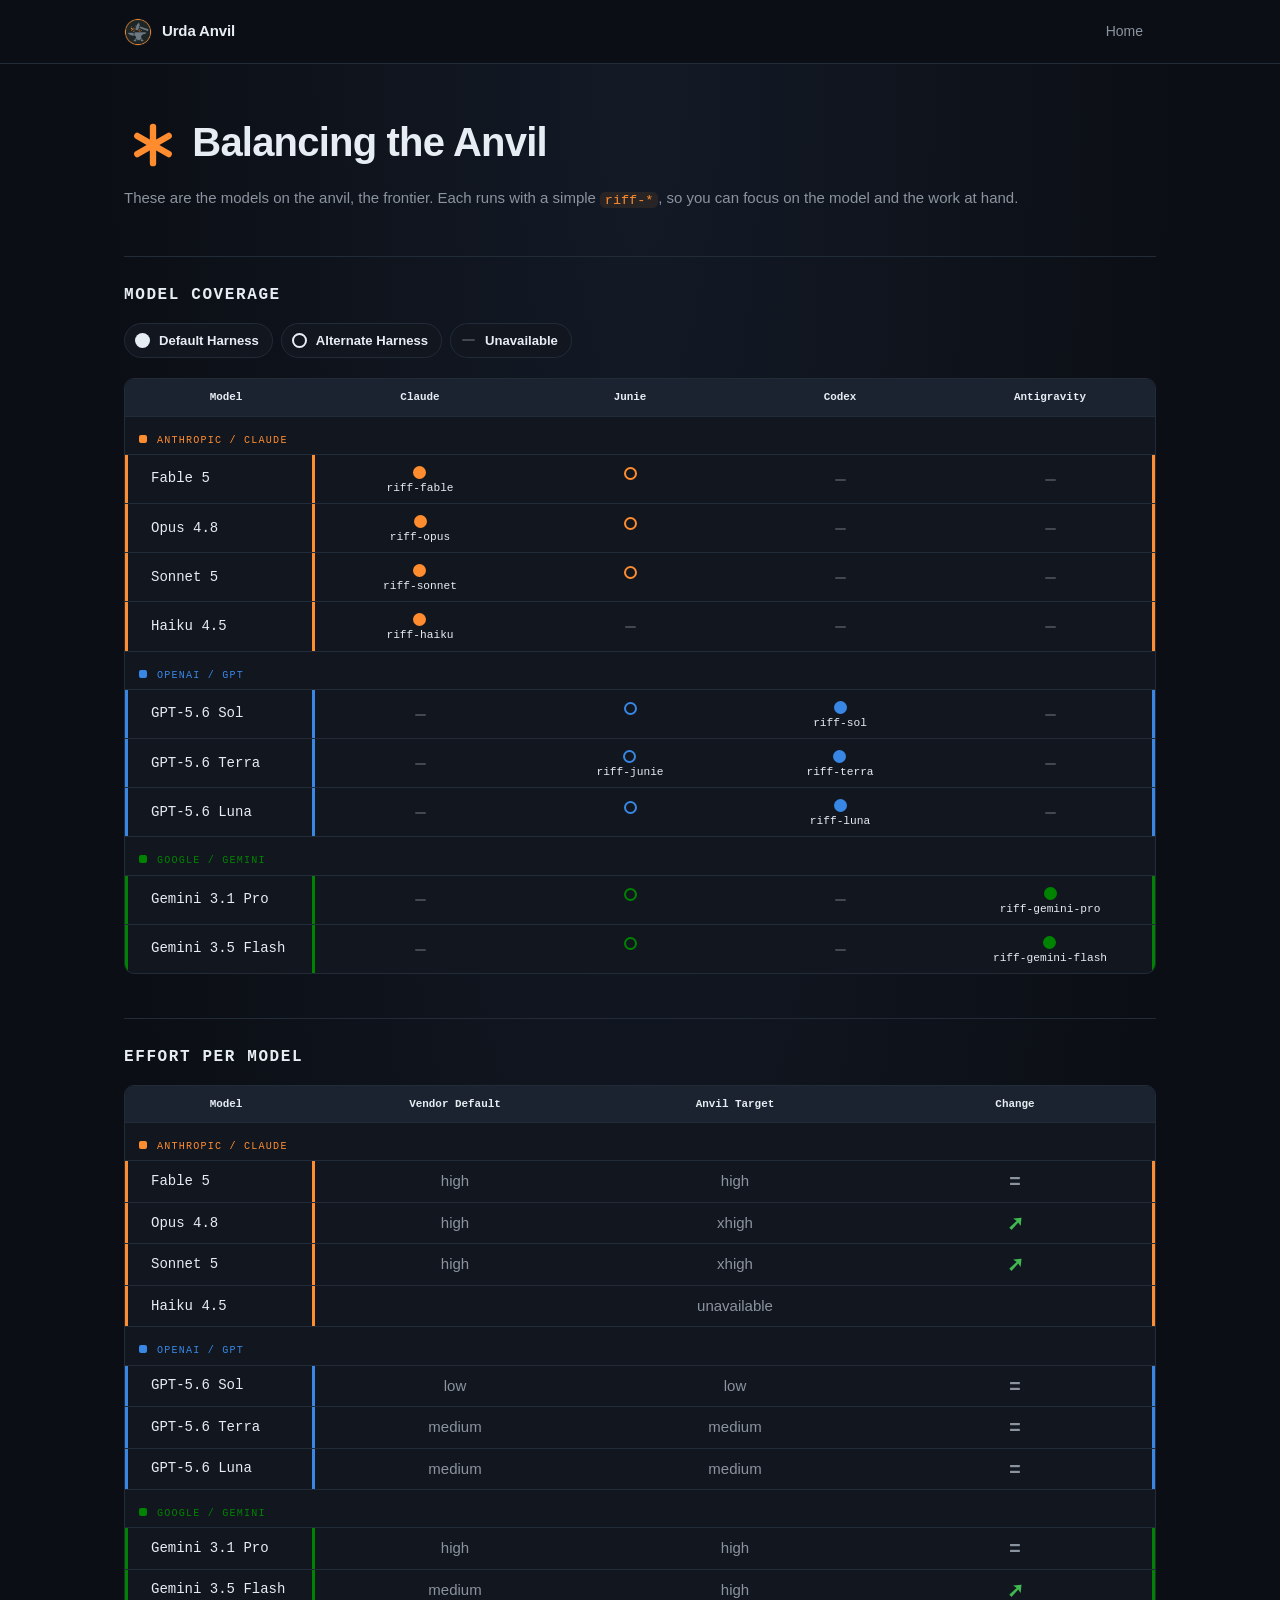
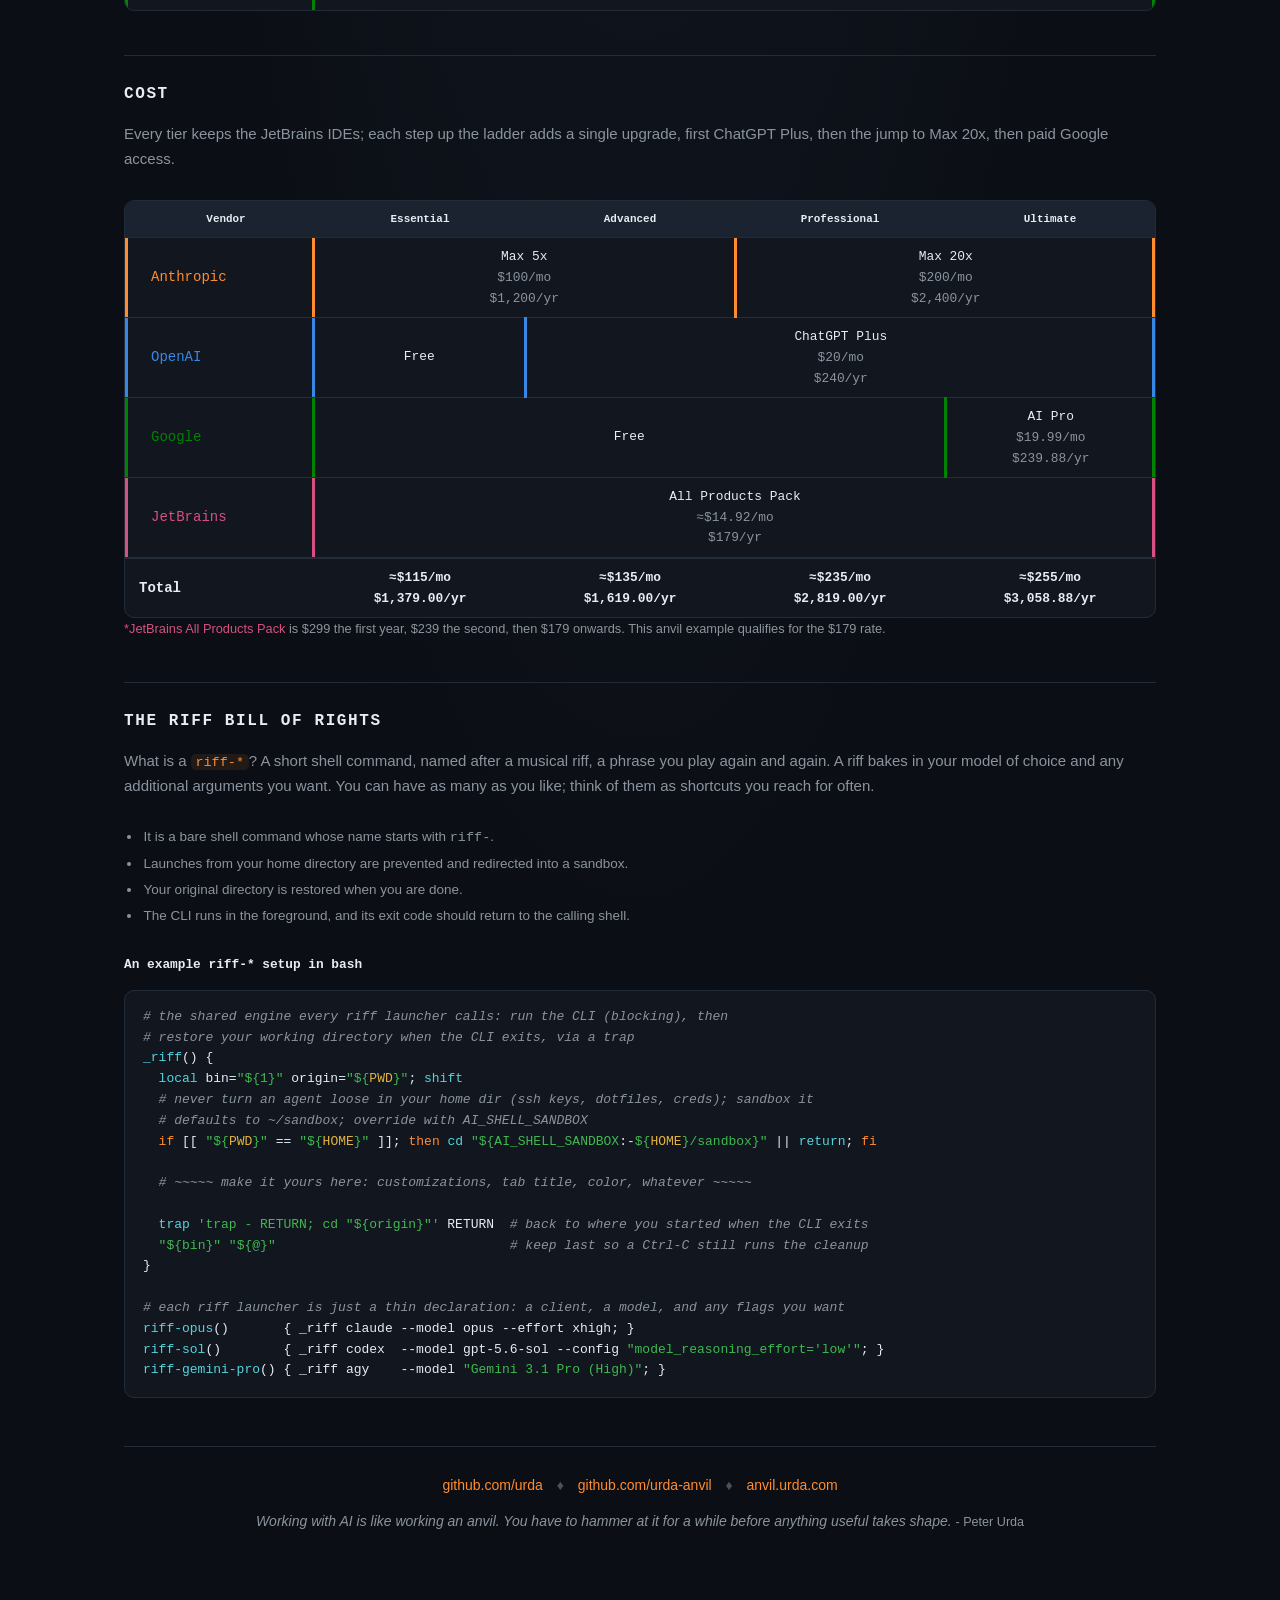
==== site/balancing-the-anvil/index.html @ 1af861a6 "Launch the hub site with Balancing the Anvil - Build site/: the hub index, a 404, and balancing-the-" ====
<!DOCTYPE html>
<html lang="en">
<head>
  <meta charset="utf-8">
  <meta name="viewport" content="width=device-width, initial-scale=1">
  <title>Urda Anvil &middot; Balancing the Anvil</title>
  <meta name="description" content="The models on the anvil, each run with a simple riff-*.">
  <meta property="og:site_name" content="Urda Anvil">
  <meta property="og:type" content="website">
  <meta property="og:title" content="Balancing the Anvil">
  <meta property="og:description" content="The models on the anvil, each run with a simple riff-*.">
  <meta property="og:url" content="https://anvil.urda.com/balancing-the-anvil/">
  <meta property="og:image" content="https://anvil.urda.com/res/img/icon.png">
  <meta name="twitter:card" content="summary">
  <meta name="theme-color" content="#0b0e14">
  <link rel="canonical" href="https://anvil.urda.com/balancing-the-anvil/">
  <link rel="icon" href="../res/img/favicon.ico">
  <link rel="apple-touch-icon" href="../res/img/apple-touch-icon.png">
  <link rel="manifest" href="../res/img/site.webmanifest">
  <link rel="stylesheet" href="../res/css/anvil-core.css">
  <link rel="stylesheet" href="balancing-the-anvil.css">
  <script src="../res/js/prism.js" defer></script>
</head>
<body>
  <nav class="topnav" aria-label="Primary">
    <div class="topnav-inner">
      <a class="brand" href="../index.html">
        <img src="../res/img/icon-192.png" alt="" width="28" height="28">
        <span>Urda Anvil</span>
      </a>
      <div class="navlinks">
        <a href="../index.html">Home</a>
      </div>
    </div>
  </nav>

  <main class="wrap">
    <header>
      <h1><img class="spark" src="../res/img/spark.svg" alt=""> Balancing the Anvil</h1>
    </header>
    <p class="lede">These are the models on the anvil, the frontier. Each runs with a simple <code>riff-*</code>, so you can focus on the model and the work at hand.</p>

    <h2 class="divider-heading">Model Coverage</h2>

    <div class="datalegend">
      <div class="item"><span class="legend-swatch primary"></span><span class="lbl"><b>Default Harness</b></span></div>
      <div class="item"><span class="legend-swatch secondary"></span><span class="lbl"><b>Alternate Harness</b></span></div>
      <div class="item"><span class="legend-swatch unavailable"></span><span class="lbl"><b>Unavailable</b></span></div>
    </div>

    <div class="datatable-wrap">
      <table class="datatable grid">
        <caption class="visually-hidden">Which model each CLI runs, and the riff command that launches it.</caption>
        <thead>
          <tr>
            <th class="rowlabel-col" scope="col">Model</th>
            <th scope="col">Claude</th>
            <th scope="col">Junie</th>
            <th scope="col">Codex</th>
            <th scope="col">Antigravity</th>
          </tr>
        </thead>
        <tbody>
          <tr class="group g-anthropic"><th colspan="5" scope="rowgroup"><span class="glabel"><span class="gdot"></span>Anthropic / Claude</span></th></tr>
          <tr class="row" style="--mk:var(--rail-anthropic)"><th class="rowlabel" scope="row"><span class="rail" style="background:var(--rail-anthropic)"></span>Fable 5</th>
            <td class="c primary"><span class="markstack"><span class="datamark"></span><span class="visually-hidden">default harness</span><span class="marklabel">riff-fable</span></span></td>
            <td class="c secondary"><span class="markstack"><span class="datamark outline"></span><span class="visually-hidden">alternate harness</span><span class="marklabel"></span></span></td>
            <td class="c unavailable"><span class="visually-hidden">unavailable</span></td><td class="c unavailable"><span class="visually-hidden">unavailable</span></td></tr>
          <tr class="row" style="--mk:var(--rail-anthropic)"><th class="rowlabel" scope="row"><span class="rail" style="background:var(--rail-anthropic)"></span>Opus 4.8</th>
            <td class="c primary"><span class="markstack"><span class="datamark"></span><span class="visually-hidden">default harness</span><span class="marklabel">riff-opus</span></span></td>
            <td class="c secondary"><span class="markstack"><span class="datamark outline"></span><span class="visually-hidden">alternate harness</span><span class="marklabel"></span></span></td>
            <td class="c unavailable"><span class="visually-hidden">unavailable</span></td><td class="c unavailable"><span class="visually-hidden">unavailable</span></td></tr>
          <tr class="row" style="--mk:var(--rail-anthropic)"><th class="rowlabel" scope="row"><span class="rail" style="background:var(--rail-anthropic)"></span>Sonnet 5</th>
            <td class="c primary"><span class="markstack"><span class="datamark"></span><span class="visually-hidden">default harness</span><span class="marklabel">riff-sonnet</span></span></td>
            <td class="c secondary"><span class="markstack"><span class="datamark outline"></span><span class="visually-hidden">alternate harness</span><span class="marklabel"></span></span></td>
            <td class="c unavailable"><span class="visually-hidden">unavailable</span></td><td class="c unavailable"><span class="visually-hidden">unavailable</span></td></tr>
          <tr class="row" style="--mk:var(--rail-anthropic)"><th class="rowlabel" scope="row"><span class="rail" style="background:var(--rail-anthropic)"></span>Haiku 4.5</th>
            <td class="c primary"><span class="markstack"><span class="datamark"></span><span class="visually-hidden">default harness</span><span class="marklabel">riff-haiku</span></span></td>
            <td class="c unavailable"><span class="visually-hidden">unavailable</span></td><td class="c unavailable"><span class="visually-hidden">unavailable</span></td><td class="c unavailable"><span class="visually-hidden">unavailable</span></td></tr>
        </tbody>
        <tbody>
          <tr class="group g-openai"><th colspan="5" scope="rowgroup"><span class="glabel"><span class="gdot"></span>OpenAI / GPT</span></th></tr>
          <tr class="row" style="--mk:var(--rail-openai)"><th class="rowlabel" scope="row"><span class="rail" style="background:var(--rail-openai)"></span>GPT-5.6 Sol</th>
            <td class="c unavailable"><span class="visually-hidden">unavailable</span></td>
            <td class="c secondary"><span class="markstack"><span class="datamark outline"></span><span class="visually-hidden">alternate harness</span><span class="marklabel"></span></span></td>
            <td class="c primary"><span class="markstack"><span class="datamark"></span><span class="visually-hidden">default harness</span><span class="marklabel">riff-sol</span></span></td>
            <td class="c unavailable"><span class="visually-hidden">unavailable</span></td></tr>
          <tr class="row" style="--mk:var(--rail-openai)"><th class="rowlabel" scope="row"><span class="rail" style="background:var(--rail-openai)"></span>GPT-5.6 Terra</th>
            <td class="c unavailable"><span class="visually-hidden">unavailable</span></td>
            <td class="c secondary"><span class="markstack"><span class="datamark outline"></span><span class="visually-hidden">alternate harness</span><span class="marklabel">riff-junie</span></span></td>
            <td class="c primary"><span class="markstack"><span class="datamark"></span><span class="visually-hidden">default harness</span><span class="marklabel">riff-terra</span></span></td>
            <td class="c unavailable"><span class="visually-hidden">unavailable</span></td></tr>
          <tr class="row" style="--mk:var(--rail-openai)"><th class="rowlabel" scope="row"><span class="rail" style="background:var(--rail-openai)"></span>GPT-5.6 Luna</th>
            <td class="c unavailable"><span class="visually-hidden">unavailable</span></td>
            <td class="c secondary"><span class="markstack"><span class="datamark outline"></span><span class="visually-hidden">alternate harness</span><span class="marklabel"></span></span></td>
            <td class="c primary"><span class="markstack"><span class="datamark"></span><span class="visually-hidden">default harness</span><span class="marklabel">riff-luna</span></span></td>
            <td class="c unavailable"><span class="visually-hidden">unavailable</span></td></tr>
        </tbody>
        <tbody>
          <tr class="group g-google"><th colspan="5" scope="rowgroup"><span class="glabel"><span class="gdot"></span>Google / Gemini</span></th></tr>
          <tr class="row" style="--mk:var(--rail-google)"><th class="rowlabel" scope="row"><span class="rail" style="background:var(--rail-google)"></span>Gemini 3.1 Pro</th>
            <td class="c unavailable"><span class="visually-hidden">unavailable</span></td>
            <td class="c secondary"><span class="markstack"><span class="datamark outline"></span><span class="visually-hidden">alternate harness</span><span class="marklabel"></span></span></td>
            <td class="c unavailable"><span class="visually-hidden">unavailable</span></td>
            <td class="c primary"><span class="markstack"><span class="datamark"></span><span class="visually-hidden">default harness</span><span class="marklabel">riff-gemini-pro</span></span></td></tr>
          <tr class="row" style="--mk:var(--rail-google)"><th class="rowlabel" scope="row"><span class="rail" style="background:var(--rail-google)"></span>Gemini 3.5 Flash</th>
            <td class="c unavailable"><span class="visually-hidden">unavailable</span></td>
            <td class="c secondary"><span class="markstack"><span class="datamark outline"></span><span class="visually-hidden">alternate harness</span><span class="marklabel"></span></span></td>
            <td class="c unavailable"><span class="visually-hidden">unavailable</span></td>
            <td class="c primary"><span class="markstack"><span class="datamark"></span><span class="visually-hidden">default harness</span><span class="marklabel">riff-gemini-flash</span></span></td></tr>
        </tbody>
      </table>
    </div>

    <h2 class="divider-heading">Effort per Model</h2>

    <div class="datatable-wrap">
      <table class="datatable effort">
        <caption class="visually-hidden">The reasoning effort each riff targets, beside the vendor's default.</caption>
        <thead>
          <tr>
            <th class="rowlabel-col" scope="col">Model</th>
            <th scope="col">Vendor Default</th>
            <th scope="col">Anvil Target</th>
            <th scope="col">Change</th>
          </tr>
        </thead>
        <tbody>
          <!-- Change column: how the riff target compares to the vendor
               default. = unchanged, NE arrow (&#10138;) raised, SE arrow
               (&#10136;) lowered. -->
          <tr class="group g-anthropic"><th colspan="4" scope="rowgroup"><span class="glabel"><span class="gdot"></span>Anthropic / Claude</span></th></tr>
          <tr style="--mk:var(--rail-anthropic)"><th class="rowlabel" scope="row"><span class="rail" style="background:var(--rail-anthropic)"></span>Fable 5</th><td>high</td><td>high</td><td><span class="visually-hidden">unchanged</span><span class="movemark eq" aria-hidden="true">=</span></td></tr>
          <tr style="--mk:var(--rail-anthropic)"><th class="rowlabel" scope="row"><span class="rail" style="background:var(--rail-anthropic)"></span>Opus 4.8</th><td>high</td><td>xhigh</td><td><span class="visually-hidden">raised</span><span class="movemark up" aria-hidden="true">&#10138;</span></td></tr>
          <tr style="--mk:var(--rail-anthropic)"><th class="rowlabel" scope="row"><span class="rail" style="background:var(--rail-anthropic)"></span>Sonnet 5</th><td>high</td><td>xhigh</td><td><span class="visually-hidden">raised</span><span class="movemark up" aria-hidden="true">&#10138;</span></td></tr>
          <tr style="--mk:var(--rail-anthropic)"><th class="rowlabel" scope="row"><span class="rail" style="background:var(--rail-anthropic)"></span>Haiku 4.5</th><td colspan="3">unavailable</td></tr>
        </tbody>
        <tbody>
          <tr class="group g-openai"><th colspan="4" scope="rowgroup"><span class="glabel"><span class="gdot"></span>OpenAI / GPT</span></th></tr>
          <tr style="--mk:var(--rail-openai)"><th class="rowlabel" scope="row"><span class="rail" style="background:var(--rail-openai)"></span>GPT-5.6 Sol</th><td>low</td><td>low</td><td><span class="visually-hidden">unchanged</span><span class="movemark eq" aria-hidden="true">=</span></td></tr>
          <tr style="--mk:var(--rail-openai)"><th class="rowlabel" scope="row"><span class="rail" style="background:var(--rail-openai)"></span>GPT-5.6 Terra</th><td>medium</td><td>medium</td><td><span class="visually-hidden">unchanged</span><span class="movemark eq" aria-hidden="true">=</span></td></tr>
          <tr style="--mk:var(--rail-openai)"><th class="rowlabel" scope="row"><span class="rail" style="background:var(--rail-openai)"></span>GPT-5.6 Luna</th><td>medium</td><td>medium</td><td><span class="visually-hidden">unchanged</span><span class="movemark eq" aria-hidden="true">=</span></td></tr>
        </tbody>
        <tbody>
          <tr class="group g-google"><th colspan="4" scope="rowgroup"><span class="glabel"><span class="gdot"></span>Google / Gemini</span></th></tr>
          <tr style="--mk:var(--rail-google)"><th class="rowlabel" scope="row"><span class="rail" style="background:var(--rail-google)"></span>Gemini 3.1 Pro</th><td>high</td><td>high</td><td><span class="visually-hidden">unchanged</span><span class="movemark eq" aria-hidden="true">=</span></td></tr>
          <tr style="--mk:var(--rail-google)"><th class="rowlabel" scope="row"><span class="rail" style="background:var(--rail-google)"></span>Gemini 3.5 Flash</th><td>medium</td><td>high</td><td><span class="visually-hidden">raised</span><span class="movemark up" aria-hidden="true">&#10138;</span></td></tr>
        </tbody>
      </table>
    </div>

    <h2 class="divider-heading">Cost</h2>

    <p class="lede">Every tier keeps the JetBrains IDEs; each step up the ladder adds a single upgrade, first ChatGPT Plus, then the jump to Max 20x, then paid Google access.</p>

    <div class="datatable-wrap">
      <table class="datatable numeric compare">
        <caption class="visually-hidden">Cost by tier and vendor. Each vendor row merges the tiers a plan covers into one span; a colored left edge marks the tier where a plan upgrades. Each cell leads with the monthly and shows the yearly beneath; the totals row gives an effective monthly and the yearly.</caption>
        <thead><tr><th class="rowlabel-col" scope="col">Vendor</th><th scope="col">Essential</th><th scope="col">Advanced</th><th scope="col">Professional</th><th scope="col">Ultimate</th></tr></thead>
        <tbody>
          <tr style="--mk:var(--rail-anthropic)"><th class="rowlabel" scope="row" style="color:var(--rail-anthropic)"><span class="rail" style="background:var(--rail-anthropic)"></span>Anthropic</th><td colspan="2"><span class="plan">Max 5x</span>$100<span class="per">/mo</span><span class="yr">$1,200<span class="per">/yr</span></span></td><td class="step" colspan="2" style="border-left-color:var(--rail-anthropic)"><span class="plan">Max 20x</span>$200<span class="per">/mo</span><span class="yr">$2,400<span class="per">/yr</span></span></td></tr>
          <tr style="--mk:var(--rail-openai)"><th class="rowlabel" scope="row" style="color:var(--rail-openai)"><span class="rail" style="background:var(--rail-openai)"></span>OpenAI</th><td><span class="plan">Free</span></td><td class="step" colspan="3" style="border-left-color:var(--rail-openai)"><span class="plan">ChatGPT Plus</span>$20<span class="per">/mo</span><span class="yr">$240<span class="per">/yr</span></span></td></tr>
          <tr style="--mk:var(--rail-google)"><th class="rowlabel" scope="row" style="color:var(--rail-google)"><span class="rail" style="background:var(--rail-google)"></span>Google</th><td colspan="3"><span class="plan">Free</span></td><td class="step" style="border-left-color:var(--rail-google)"><span class="plan">AI Pro</span>$19.99<span class="per">/mo</span><span class="yr">$239.88<span class="per">/yr</span></span></td></tr>
          <tr style="--mk:var(--rail-jetbrains)"><th class="rowlabel" scope="row" style="color:var(--rail-jetbrains)"><span class="rail" style="background:var(--rail-jetbrains)"></span>JetBrains</th><td colspan="4"><span class="plan">All Products Pack</span>&#8776;$14.92<span class="per">/mo</span><span class="yr">$179<span class="per">/yr</span></span></td></tr>
          <tr class="total"><th scope="row">Total</th><td>&#8776;$115/mo<span class="peryr">$1,379.00/yr</span></td><td>&#8776;$135/mo<span class="peryr">$1,619.00/yr</span></td><td>&#8776;$235/mo<span class="peryr">$2,819.00/yr</span></td><td>&#8776;$255/mo<span class="peryr">$3,058.88/yr</span></td></tr>
        </tbody>
      </table>
    </div>
    <p class="flow-aside wide"><span style="color:var(--rail-jetbrains)">*JetBrains All Products Pack</span> is $299 the first year, $239 the second, then $179 onwards. This anvil example qualifies for the $179 rate.</p>

    <h2 class="divider-heading">The riff bill of rights</h2>
    <p class="lede">What is a <code>riff-*</code>? A short shell command, named after a musical riff, a phrase you play again and again. A riff bakes in your model of choice and any additional arguments you want. You can have as many as you like; think of them as shortcuts you reach for often.</p>
    <ul class="ulist">
      <li>It is a bare shell command whose name starts with <code>riff-</code>.</li>
      <li>Launches from your home directory are prevented and redirected into a sandbox.</li>
      <li>Your original directory is restored when you are done.</li>
      <li>The CLI runs in the foreground, and its exit code should return to the calling shell.</li>
    </ul>

    <div class="subhead">An example <code>riff-*</code> setup in <code>bash</code></div>
    <div class="codeblock"><code class="language-bash"># the shared engine every riff launcher calls: run the CLI (blocking), then
# restore your working directory when the CLI exits, via a trap
_riff() {
  local bin="${1}" origin="${PWD}"; shift
  # never turn an agent loose in your home dir (ssh keys, dotfiles, creds); sandbox it
  # defaults to ~/sandbox; override with AI_SHELL_SANDBOX
  if [[ "${PWD}" == "${HOME}" ]]; then cd "${AI_SHELL_SANDBOX:-${HOME}/sandbox}" || return; fi

  # ~~~~~ make it yours here: customizations, tab title, color, whatever ~~~~~

  trap 'trap - RETURN; cd "${origin}"' RETURN  # back to where you started when the CLI exits
  "${bin}" "${@}"                              # keep last so a Ctrl-C still runs the cleanup
}

# each riff launcher is just a thin declaration: a client, a model, and any flags you want
riff-opus()       { _riff claude --model opus --effort xhigh; }
riff-sol()        { _riff codex  --model gpt-5.6-sol --config "model_reasoning_effort='low'"; }
riff-gemini-pro() { _riff agy    --model "Gemini 3.1 Pro (High)"; }</code></div>

    <footer class="foot">
      <a href="https://github.com/urda">github.com/urda</a> <span class="sep" aria-hidden="true">&diams;</span>
      <a href="https://github.com/urda-anvil">github.com/urda-anvil</a> <span class="sep" aria-hidden="true">&diams;</span>
      <a href="https://anvil.urda.com/">anvil.urda.com</a>
      <p class="creed">Working with AI is like working an anvil. You have to
        hammer at it for a while before anything useful takes shape.
        <span class="creed-attr">- Peter Urda</span></p>
    </footer>
  </main>
</body>
</html>
---- site/res/css/anvil-core.css ----
/* Anvil core v1.0.0 - the shared design system for anvil.urda.com. Holds
   every page's primitives: tokens, base, top nav, hero, terminal window,
   page furniture, buttons, callout, nav cards, content sections, reference
   tables, tabbed panels, code blocks, chips, data tables, and the footer.
   A page that genuinely diverges ships a small "rider" sheet loaded after
   this one (see README). It adds only page-specific variants and narrowly
   scoped overrides; shared primitive definitions remain here.

   Import-safety: everything below the tokens lives in the `anvil` layer
   (see the @layer order below `:root`), so it always loses to unlayered
   CSS. A page's rider is deliberately left unlayered, so it keeps beating
   core on any shared class. Any third-party CSS pulled in later should be
   imported into the `vendor` layer (see README), so it always loses to
   core instead of winning a specificity fight. */

/* ---- Design tokens ---- */
/* Left unlayered on purpose: custom properties here beat same-named
   declarations imported into the lower-priority vendor layer. */
:root {
  --bg: #0b0e14;
  --panel: #11161f;
  --panel-bar: #1b2230;
  --screen: #000;          /* terminal display surface (true black) */
  --ink: #e6edf3;
  --muted: #8b949e;
  --ember: #ff8c2f;        /* forge accent */
  --border: #222b38;
  --radius: 10px;          /* shared corner radius for panels and controls */

  /* status line palette, terminal-faithful on a dark background */
  --sl-green: #3fb950;
  --sl-yellow: #e3b341;
  --sl-red: #f85149;
  --sl-cyan: #56d4dd;
  --sl-blue: #58a6ff;
  --sl-gray: #6e7681;
  --sl-white: #e6edf3;

  --mono: 'SF Mono', 'JetBrains Mono', 'Fira Code', Menlo, Consolas, 'Liberation Mono', monospace;
  --sans: -apple-system, BlinkMacSystemFont, 'Segoe UI', Roboto, Helvetica, Arial, sans-serif;
}

/* declared once, in priority order: a later layer wins over an earlier one
   regardless of specificity, and both lose to unlayered CSS (a page's rider,
   deliberately left unlayered). vendor is empty until something
   imports into it (see README); it exists purely to sit below anvil in
   advance. */
@layer vendor, anvil;

@layer anvil {

* { box-sizing: border-box; }

html {
  background-color: var(--bg);   /* solid base so a full-page capture never flashes white */
  -webkit-text-size-adjust: 100%;
  text-size-adjust: 100%;
}
body {
  margin: 0;
  min-height: 100vh;
  background: radial-gradient(ellipse at top, #131a26, var(--bg) 60%) no-repeat;
  color: var(--ink);
  font-family: var(--sans);
  line-height: 1.5;
  -webkit-font-smoothing: antialiased;
}

/* every page-level heading, in or out of a hero */
h1 {
  margin: 0 0 12px;
  font-size: clamp(28px, 5vw, 40px);
  letter-spacing: -0.02em;
}

.wrap {
  max-width: 1080px;
  margin: 0 auto;
  padding: 48px 24px 80px;
}

/* ---- Rule ---- */
hr {
  border: 0;
  border-top: 1px solid var(--border);
  margin: 0 0 48px;
}

/* ---- Top nav ---- */
.topnav {
  border-bottom: 1px solid var(--border);
  background: var(--bg);
}
.topnav-inner {
  max-width: 1080px;
  margin: 0 auto;
  padding: 14px 24px;
  display: flex;
  flex-wrap: wrap;
  align-items: center;
  justify-content: space-between;
  gap: 10px 16px;
}
.brand {
  display: inline-flex;
  align-items: center;
  gap: 10px;
  color: var(--ink);
  text-decoration: none;
  font-weight: 600;
  font-size: 15px;
  letter-spacing: -0.01em;
}
.navlinks { display: flex; align-items: center; gap: 4px; }
.navlinks a {
  color: var(--muted);
  text-decoration: none;
  font-size: 14px;
  padding: 7px 13px;
  border-radius: 8px;
  transition: color .15s ease, background-color .15s ease;
}
.navlinks a:hover { color: var(--ink); background: var(--panel); }
.navlinks a.active { color: var(--ember); }
.navlinks a.active:hover { background: transparent; }

/* ---- Hero ---- */
.hero { text-align: center; margin-bottom: 44px; }
.tagline {
  margin: 0 auto;
  max-width: 580px;
  color: var(--muted);
  line-height: 1.65;
  font-size: 16px;
  text-wrap: balance;
}
.tagline a { color: var(--ember); text-decoration: none; }
.tagline a:hover { text-decoration: underline; }
.tagline code {
  font-family: var(--mono);
  color: var(--ember);
  background: color-mix(in srgb, var(--ember) 9%, transparent);
  padding: .05em .35em;
  border-radius: 5px;
  font-size: .9em;
}

/* Anvil's identity mark: the spark icon (res/img/spark*.svg) inline in page
   headings. The SVG's rounded tile is filled --bg (#0b0e14), so it blends
   into the page and only the colored spark rays show. Sized relative to the
   heading's font so it tracks the h1. */
.spark { height: 1.45em; width: auto; vertical-align: middle; }

/* hero logo */
.logo {
  display: block;
  margin: 0 auto 18px;
  border-radius: 18px;
}

/* ---- Terminal window ---- */
.demo { margin: 0 0 48px; }
.terminal {
  background: var(--panel);
  border: 1px solid var(--border);
  border-radius: var(--radius);
  overflow: hidden;
  box-shadow: 0 24px 70px rgba(0, 0, 0, .55);
}
.titlebar {
  display: flex;
  align-items: center;
  gap: 8px;
  padding: 11px 14px;
  background: var(--panel-bar);
  border-bottom: 1px solid var(--border);
}
.dot { width: 12px; height: 12px; border-radius: 50%; }
.dot.red { background: #ff5f57; }
.dot.amber { background: #febc2e; }
.dot.green { background: #28c840; }
.titlebar .title {
  margin-left: 6px;
  color: var(--muted);
  font-family: var(--mono);
  font-size: 12px;
}
.screen {
  background: var(--screen);
  padding: 24px 20px;
  overflow-x: auto;
  container-type: inline-size;   /* content sizes to this container, not the viewport */
}

/* ---- Page furniture: heading row with an optional action ---- */
.page-head {
  display: flex;
  flex-wrap: wrap;
  align-items: center;
  justify-content: space-between;
  gap: 16px;
  margin-bottom: 8px;
}
.page-head h1 { margin: 0; }

/* ---- Buttons ---- */
.btn {
  display: inline-flex;
  align-items: center;
  padding: 11px 24px;
  border: 1px solid var(--ember);
  border-radius: var(--radius);
  background: transparent;
  color: var(--ember);
  font-size: 14px;
  font-weight: 600;
  text-decoration: none;
  transition: background-color .15s ease, color .15s ease;
}
.btn:hover { background: var(--ember); color: var(--bg); }
.btn:focus-visible { outline: 2px solid var(--ember); outline-offset: 3px; }
.btn-primary { background: var(--ember); color: var(--bg); }
.btn-primary:hover { filter: brightness(1.08); }

/* ---- Callout ---- */
.hint {
  margin: 28px 0 36px;
  padding: 12px 16px;
  background: var(--panel);
  border: 1px solid var(--border);
  border-left: 3px solid var(--ember);
  border-radius: var(--radius);
  color: var(--muted);
  font-size: 13px;
  line-height: 1.6;
}
.hint code {
  font-family: var(--mono);
  background: color-mix(in srgb, var(--ember) 12%, transparent);
  color: var(--ember);
  padding: 1px 6px;
  border-radius: 5px;
  font-size: 12px;
}

/* ---- Nav cards ---- */
.cards {
  display: grid;
  grid-template-columns: repeat(auto-fill, minmax(260px, 1fr));
  gap: 14px;
}
.nav-card {
  display: block;
  padding: 18px;
  background: var(--panel);
  border: 1px solid var(--border);
  border-radius: var(--radius);
  text-decoration: none;
  color: var(--ink);
  transition: border-color .15s ease, background-color .15s ease;
}
.nav-card:hover { border-color: var(--ember); background: var(--panel-bar); }
.nav-card:focus-visible { outline: 2px solid var(--ember); outline-offset: 3px; }
.card-title { margin: 0 0 6px; font-size: 16px; font-weight: 600; }
.card-title .arrow { color: var(--ember); }
.card-desc { margin: 0; color: var(--muted); font-size: 13px; }

/* ---- Generic content section ---- */
.section { margin: 0 0 48px; }
.section h2 { font-size: 18px; margin: 0 0 14px; }
.section p { color: var(--muted); margin: 16px 2px; font-size: 14px; line-height: 1.6; }
.section p code { font-family: var(--mono); color: var(--ember); font-size: .92em; }

/* ---- Key/value reference table ---- */
.kv {
  width: 100%;
  border-collapse: collapse;
  border: 1px solid var(--border);
  border-radius: var(--radius);
  overflow: hidden;
  margin: 16px 0;
  font-size: 14px;
  line-height: 1.6;
}
.kv th, .kv td {
  text-align: left;
  vertical-align: top;
  padding: 10px 14px;
  border-bottom: 1px solid var(--border);
}
.kv thead th {
  background: var(--panel-bar);
  color: var(--ink);
  font-weight: 600;
  font-size: .92em;
}
.kv tbody tr { background: var(--panel); }
.kv tbody tr:last-child td { border-bottom: 0; }
.kv td { color: var(--muted); }
.kv code {
  font-family: var(--mono);
  color: var(--ember);
  font-size: .92em;
  white-space: nowrap;
}
.kv td:last-child code { white-space: normal; }
@media (max-width: 620px) {
  .kv code { white-space: normal; overflow-wrap: anywhere; }
}

/* fixed-width glyph cell for an emoji/icon column in a .kv table */
.glyph {
  display: inline-block;
  min-width: 1.6em;
  text-align: center;
  font-size: 1.15em;
  line-height: 1;
}

/* ---- Tabbed panel: pure-CSS tabs ---- */
/* hidden radios + label tabs + :checked panels, native arrow-key nav, zero JS.
   Each tab is a radio + its label + its panel in source order, so
   adjacent-sibling selectors pair them with no per-index rules and no cap on
   the tab count. Flex order floats the labels into a row and the open panel
   onto its own line below. */
.tabgroup {
  position: relative;
  display: flex;
  flex-wrap: wrap;
  gap: 6px;
  border: 0;
  margin: 0;
  padding: 0;
  min-width: 0;
}
/* the radios drive the tabs: hidden but kept in the tab order so native arrow
   keys still cycle the group; clicks land on the labels */
.tabradio {
  position: absolute;
  width: 1px;
  height: 1px;
  opacity: 0;
  pointer-events: none;
}
.tab {
  order: 0;
  font-family: var(--sans);
  font-size: 13px;
  color: var(--muted);
  background: var(--panel-bar);
  border: 1px solid var(--border);
  border-radius: 8px;
  padding: 5px 12px;
  cursor: pointer;
  transition: color .15s ease, background-color .15s ease, border-color .15s ease;
}
.tab:hover { color: var(--ink); }
.tabpanel {
  order: 1;            /* all panels sort below the row of labels */
  flex-basis: 100%;    /* each on its own line */
  display: none;
  margin-top: 8px;
}

/* The checked radio marks its label active and reveals its panel (the panel is
   the label's next sibling); a focused radio rings its label. Pairing is by
   adjacency, so there are no per-index rules and no cap on the number of tabs. */
.tabradio:checked + .tab {
  color: var(--bg);
  background: var(--ember);
  border-color: var(--ember);
}
.tabradio:checked + .tab + .tabpanel { display: block; }
.tabradio:focus-visible + .tab { outline: 2px solid var(--ember); outline-offset: 2px; }

/* visually hidden but accessible: e.g. a <fieldset>/<legend> label for a
   .tabgroup that doesn't need a visible heading */
.visually-hidden {
  position: absolute;
  width: 1px;
  height: 1px;
  margin: -1px;
  padding: 0;
  overflow: hidden;
  clip: rect(0 0 0 0);
  white-space: nowrap;
  border: 0;
}

/* ---- Fenced code block ---- */
.codeblock {
  margin: 16px 0;
  padding: 16px 18px;
  background: var(--panel);
  border: 1px solid var(--border);
  border-radius: var(--radius);
  overflow-x: auto;
  font-family: var(--mono);
  font-size: 13px;
  line-height: 1.6;
  color: var(--ink);
}
.codeblock code {
  font-family: inherit;
  color: inherit;
  background: none;
  padding: 0;
  white-space: pre;
}

/* Prism token theme, scoped to .codeblock. Keyed to Prism's token classes
   rather than any one language, so every grammar anvil-core vendors (see
   res/js/prism.js) is already styled with no changes here. */
.codeblock .token.property,
.codeblock .token.tag,
.codeblock .token.attr-name,
.codeblock .token.selector { color: var(--sl-blue); }
.codeblock .token.string,
.codeblock .token.attr-value,
.codeblock .token.char,
.codeblock .token.inserted { color: var(--sl-green); }
.codeblock .token.number,
.codeblock .token.constant { color: var(--sl-yellow); }
.codeblock .token.boolean,
.codeblock .token.keyword { color: var(--ember); }
.codeblock .token.function,
.codeblock .token.class-name { color: var(--sl-cyan); }
.codeblock .token.comment,
.codeblock .token.prolog,
.codeblock .token.doctype { color: var(--muted); font-style: italic; }
.codeblock .token.punctuation,
.codeblock .token.operator { color: var(--ink); }

/* ---- Chip ---- */
/* Accent comes in as --chip (set by a variant class, or inline by a
   renderer); falls back to muted. color-mix derives the soft fill and the
   faint ring from that single accent. */
.chip {
  display: inline-block;
  font-size: 11px;
  font-weight: 500;
  padding: 2px 9px;
  border-radius: 999px;
  white-space: nowrap;
  color: var(--chip, var(--muted));
  background: color-mix(in srgb, var(--chip, var(--muted)) 14%, transparent);
  border: 1px solid color-mix(in srgb, var(--chip, var(--muted)) 30%, transparent);
}

/* ---- Footer ---- */
.foot {
  margin-top: 48px;
  text-align: center;
  color: var(--muted);
  font-size: 14px;
  border-top: 1px solid var(--border);
  padding-top: 28px;
}
.foot a { color: var(--ember); text-decoration: none; }
.foot a:hover { text-decoration: underline; }
.foot .sep { margin: 0 10px; opacity: .5; }

/* the Anvil creed, appended under the shared .foot */
.creed { margin: 14px 0 0; font-style: italic; line-height: 1.6; }
.creed-attr { font-style: normal; font-size: .9em; }

/* ---- Document header and dividers ---- */
/* Intro paragraph under a left-aligned h1, e.g. a document's opening line.
   Same code treatment as .tagline but without its centering, for a page
   that isn't a hero. */
.lede { margin: 0 0 28px; color: var(--muted); font-size: 15px; line-height: 1.65; }
.lede code {
  font-family: var(--mono);
  color: var(--ember);
  background: color-mix(in srgb, var(--ember) 9%, transparent);
  padding: .05em .35em;
  border-radius: 5px;
  font-size: .9em;
}

/* mono/uppercase heading with a rule above it, for breaking a long document
   into major parts */
.divider-heading {
  font-family: var(--mono);
  font-size: 1rem;
  letter-spacing: .1em;
  text-transform: uppercase;
  color: var(--ink);
  font-weight: 700;
  margin: 44px 0 16px;
  padding-top: 26px;
  border-top: 1px solid var(--border);
}

/* smaller mono subheading with an optional inline note */
.subhead { font-family: var(--mono); font-size: .8rem; font-weight: 600; color: var(--ink); margin: 28px 0 9px; }
.subhead .note { font-family: var(--sans); font-size: .72rem; font-weight: 400; color: var(--muted); }

/* bulleted list with an optional bold lead-in, for a takeaways box or a
   plain-prose bill-of-rights list */
.ulist { max-width: 44rem; margin: 4px 0; padding-left: 1.1rem; display: grid; gap: 6px; font-size: 13.5px; color: var(--muted); }
.ulist li { padding-left: 2px; }
.ulist b { color: var(--ink); font-weight: 600; }

/* small muted footnote under a table or code block, e.g. an asterisked caveat */
.flow-aside { max-width: 40rem; margin: 2px 0 0; font-size: 12.8px; line-height: 1.35; color: var(--muted); }

/* ---- Data table ---- */
/* Dense reference grid: a bordered/scrollable panel wrapping a table with a
   sticky-ready header, optional group-divider rows, and a colored rail on
   each row label (e.g. a vendor or category key). Two modifiers cover the
   common shapes: .grid for a centered availability matrix, .numeric for a
   right-aligned figures table. */
.datatable-wrap {
  overflow-x: auto;
  border: 1px solid var(--border);
  border-radius: var(--radius);
  background: var(--panel);
}
/* fixed layout so every table's leftover width is handed out deliberately
   (an explicit column width, or an even split) rather than to whichever
   column's content happens to be longest - see the .rowlabel-col and
   .numeric rules below for how each shape divides it */
.datatable { border-collapse: collapse; width: 100%; table-layout: fixed; font-size: 14px; }
.datatable thead th {
  background: var(--panel-bar);
  font-family: var(--mono);
  font-size: .78em;
  font-weight: 600;
  text-align: left;
  padding: 10px 14px;
  border-bottom: 1px solid var(--border);
  color: var(--ink);
  white-space: nowrap;
}
.datatable tbody td,
.datatable tbody th {
  padding: 9px 14px;
  border-bottom: 1px solid var(--border);
  vertical-align: middle;
}
.datatable tbody th { text-align: left; font-family: var(--mono); font-weight: 400; color: var(--ink); white-space: nowrap; }
.datatable tbody td { color: var(--muted); }
.datatable tbody:last-of-type tr:last-child td,
.datatable tbody:last-of-type tr:last-child th { border-bottom: 0; }
.datatable tbody tr:not(.group):hover td,
.datatable tbody tr:not(.group):hover th { background: color-mix(in srgb, var(--ember) 9%, transparent); }

/* row label with a colored rail strip down its left edge. The column width
   is set here (not per table-shape modifier) so it's identical everywhere,
   including between two stacked tables that list the same rows. */
.datatable th.rowlabel { position: relative; padding-left: 26px; }
/* the vendor colour bar. It fills the label cell but is masked down to a 3px
   strip on the LEFT and RIGHT edges, so the first column reads as bracketed on
   both sides. The colour is each row's inline background on .rail, so this needs
   no per-row markup. */
.datatable th.rowlabel .rail { position: absolute; inset: 0; pointer-events: none;
  -webkit-mask: linear-gradient(to right, #000 0 3px, transparent 3px calc(100% - 3px), #000 calc(100% - 3px));
  mask: linear-gradient(to right, #000 0 3px, transparent 3px calc(100% - 3px), #000 calc(100% - 3px)); }
/* far-right mirror of the rail: a 3px bar in the row's mark colour (--mk) on the
   last cell, so a row that sets --mk is bracketed on BOTH outer edges of the
   table. Rows without --mk (group dividers, totals) show nothing. */
.datatable tbody td:last-child { position: relative; }
.datatable tbody td:last-child::after { content: ''; position: absolute; top: 0; right: 0; bottom: 0; width: 3px; background: var(--mk); pointer-events: none; }
.datatable thead th.rowlabel-col { width: 190px; text-align: left; padding-left: 26px; }

/* Opt-in width utilities for any table under fixed layout: apply directly to
   the thead th that needs it, regardless of position or table-shape modifier,
   so a future table's column arrangement can't silently inherit the wrong
   width. .labelcol: a short identity column with no rail (e.g. a vendor
   name). .widecol: a data column whose values run notably longer than its
   siblings (e.g. a plan name). Everything else splits the remainder evenly. */
.datatable thead th.labelcol { width: 130px; text-align: left; }
.datatable thead th.widecol { width: 230px; }

/* group-divider row inside the body, e.g. one per vendor */
.datatable tr.group th { padding: 16px 14px 6px; border-bottom: 1px solid var(--border); }
.datatable tr.group .glabel {
  display: flex;
  align-items: baseline;
  gap: 10px;
  font-family: var(--mono);
  font-size: .72em;
  letter-spacing: .12em;
  text-transform: uppercase;
  color: var(--muted);
}
.datatable tr.group .gdot { width: 8px; height: 8px; border-radius: 2px; display: inline-block; }

/* .grid: sticky, centered header for a wide availability matrix. The data
   columns (however many there are) split whatever's left over evenly. */
.datatable.grid { min-width: 600px; }
.datatable.grid thead th { position: sticky; top: 0; text-align: center; }
.datatable.grid td.c { text-align: center; vertical-align: middle; }

/* .numeric: right-aligned tabular figures, e.g. a cost breakdown. Apply
   .labelcol / .widecol (above) to whichever columns need them. */
.datatable.numeric { font-variant-numeric: tabular-nums; min-width: 480px; }
.datatable.numeric thead th { text-align: right; }
.datatable.numeric tbody td { text-align: right; font-family: var(--mono); font-size: .92em; }

/* summary row, e.g. a total under a numeric table */
.datatable tbody tr.total td,
.datatable tbody tr.total th { font-weight: 700; color: var(--ink); border-top: 2px solid var(--border); }

/* ---- Status mark ---- */
/* A small primary (filled) / secondary (ring) / upcoming (star) indicator
   for a table cell, colored via --mk on an ancestor; optionally paired with
   a caption line beneath it via .markstack. */
.markstack { display: inline-flex; flex-direction: column; align-items: center; gap: 4px; }
.datamark { display: inline-block; width: 13px; height: 13px; border-radius: 50%; vertical-align: middle; background: var(--mk, var(--ink)); }
.datamark.outline { background: transparent; border: 2px solid var(--mk, var(--ink)); }
.datamark.soon { width: auto; height: auto; border-radius: 0; background: none; color: var(--mk, var(--ink)); font-size: 16px; line-height: 1; }
.datamark.soon::before { content: "\2726"; }
.marklabel { display: block; min-height: .72em; font-family: var(--mono); font-size: .62em; color: var(--muted); line-height: 1; white-space: nowrap; }
.c.primary .marklabel,
.c.secondary .marklabel { color: var(--ink); }
td.c.unavailable::before {
  content: "";
  display: inline-block;
  width: 11px;
  height: 2px;
  background: var(--muted);
  opacity: .4;
  border-radius: 2px;
  vertical-align: middle;
}

/* ---- Data legend ---- */
/* Compact key of pill swatches explaining a set of status marks. Named apart
   from .hint .legend, which is an unrelated inline pair of sample pills. */
.datalegend { display: flex; flex-wrap: wrap; gap: 8px; align-items: center; margin: 0 0 20px; font-size: .82em; }
.datalegend .item {
  display: flex;
  align-items: center;
  gap: 9px;
  padding: 7px 13px 7px 10px;
  background: var(--panel);
  border: 1px solid var(--border);
  border-radius: 999px;
}
.datalegend .lbl { color: var(--muted); }
.datalegend .lbl b { color: var(--ink); font-weight: 600; }
.legend-swatch { flex: none; width: 15px; height: 15px; border-radius: 50%; position: relative; background: transparent; }
.legend-swatch.primary { background: var(--ink); }
.legend-swatch.secondary { background: transparent; border: 2px solid var(--ink); }
.legend-swatch.soon { width: auto; height: auto; border-radius: 0; color: var(--ink); font-size: 16px; line-height: 1; }
.legend-swatch.soon::before { content: "\2726"; }
.legend-swatch.unavailable::after {
  content: "";
  position: absolute;
  inset: 6px 1px;
  height: 2px;
  background: var(--muted);
  opacity: .4;
  border-radius: 2px;
}

} /* end @layer anvil */
---- site/balancing-the-anvil/balancing-the-anvil.css ----
/* Page rider for balancing-the-anvil/, loaded after anvil-core.css,
   deliberately unlayered so it always wins over the layered core. Holds
   only what this page alone uses; a rule graduates to core only when a
   second page needs it. */

/* Categorical rail palette for this page's AI and tool vendors. Validated
   against the dark surface for CVD separation, the normal-vision floor, and
   contrast across every pair. Ember exceeds the strict dark lightness band;
   accepted as the site's brand accent. */
:root {
  --rail-anthropic: var(--ember);
  --rail-openai: #3987e5;
  --rail-google: #008300;
  --rail-jetbrains: #d55181;
}

/* ---- table size nudges ---- */
/* Slightly larger than the core defaults, tuned for these two tables only
   (scoped so the cost/matrix tables keep the base sizes). */
.datatable thead th { text-align: center; }
.datatable.grid .marklabel { font-size: .8em; }    /* riff-* captions under the matrix dots */
.datatable.effort tbody td { font-size: 15px; text-align: center; } /* effort values and change marks */

/* .wide: drop the footnote's 40rem reading cap so an aside used as a
   full-width intro note (e.g. the Cost section's JetBrains caveat) lines up
   with the lede above it instead of wrapping early at half the container. */
.flow-aside.wide { max-width: none; }

/* ---- reasoning-effort change mark ---- */
/* The "Change" column: how the riff target compares to the vendor default.
   = unchanged (muted), NE arrow raised (green), SE arrow lowered (red).
   Plain Unicode heavy arrows, colored by role. */
.movemark { font-weight: 700; font-size: 1.3em; line-height: 1; vertical-align: middle; }
.movemark.up { color: var(--sl-green); }
.movemark.down { color: var(--sl-red); }
.movemark.eq { color: var(--muted); }

/* ---- vendor group coloring ---- */
/* Binds the generic .datatable group-divider styling (anvil-core.css) to
   this page's vendor rail tokens. Both the tokens and vendor mappings are
   page-specific. */
.g-anthropic .gdot { background: var(--rail-anthropic); }
.g-anthropic .glabel { color: var(--rail-anthropic); }
.g-openai .gdot { background: var(--rail-openai); }
.g-openai .glabel { color: var(--rail-openai); }
.g-google .gdot { background: var(--rail-google); }
.g-google .glabel { color: var(--rail-google); }

/* ---- cost comparison table ---- */
/* One "ladder" table: tiers across the top, vendors down the side. Each vendor
   row merges the tiers a plan covers into a single span, so the row reads as a
   step chart and the comparison is structural rather than a grid to diff. Body
   figures lead with the monthly and show the yearly beneath; the totals row
   leads with the effective (blended) monthly and a dim exact yearly. */
.datatable.compare { table-layout: fixed; min-width: 640px; }
.datatable.compare tbody td { text-align: center; white-space: nowrap; }
/* plan/product name: the readable label heading each cell (and the bare "Free"
   cells); ink like the other tables' row labels, while the figures stay muted
   so this table matches the Effort and Coverage tables rather than shouting */
.datatable.compare td .plan { display: block; margin-bottom: 2px; color: var(--ink); }
/* yearly sits under the monthly, same muted weight as the rest of the table */
.datatable.compare td .yr { display: block; margin-top: 1px; }
.datatable.compare td .per { color: var(--muted); }             /* the /yr and /mo suffixes, dimmed so the numbers read first */
/* step edge: a 3px vendor-colored left border (color set inline) on the cell
   where a plan upgrades, marking exactly where the ladder steps up */
.datatable.compare td.step { border-left: 3px solid; }
/* single totals row: effective (blended) monthly leads, exact yearly on the
   line beneath, both carried at the row's bold ink weight */
.datatable.compare tr.total .peryr { display: block; margin-top: 2px; }
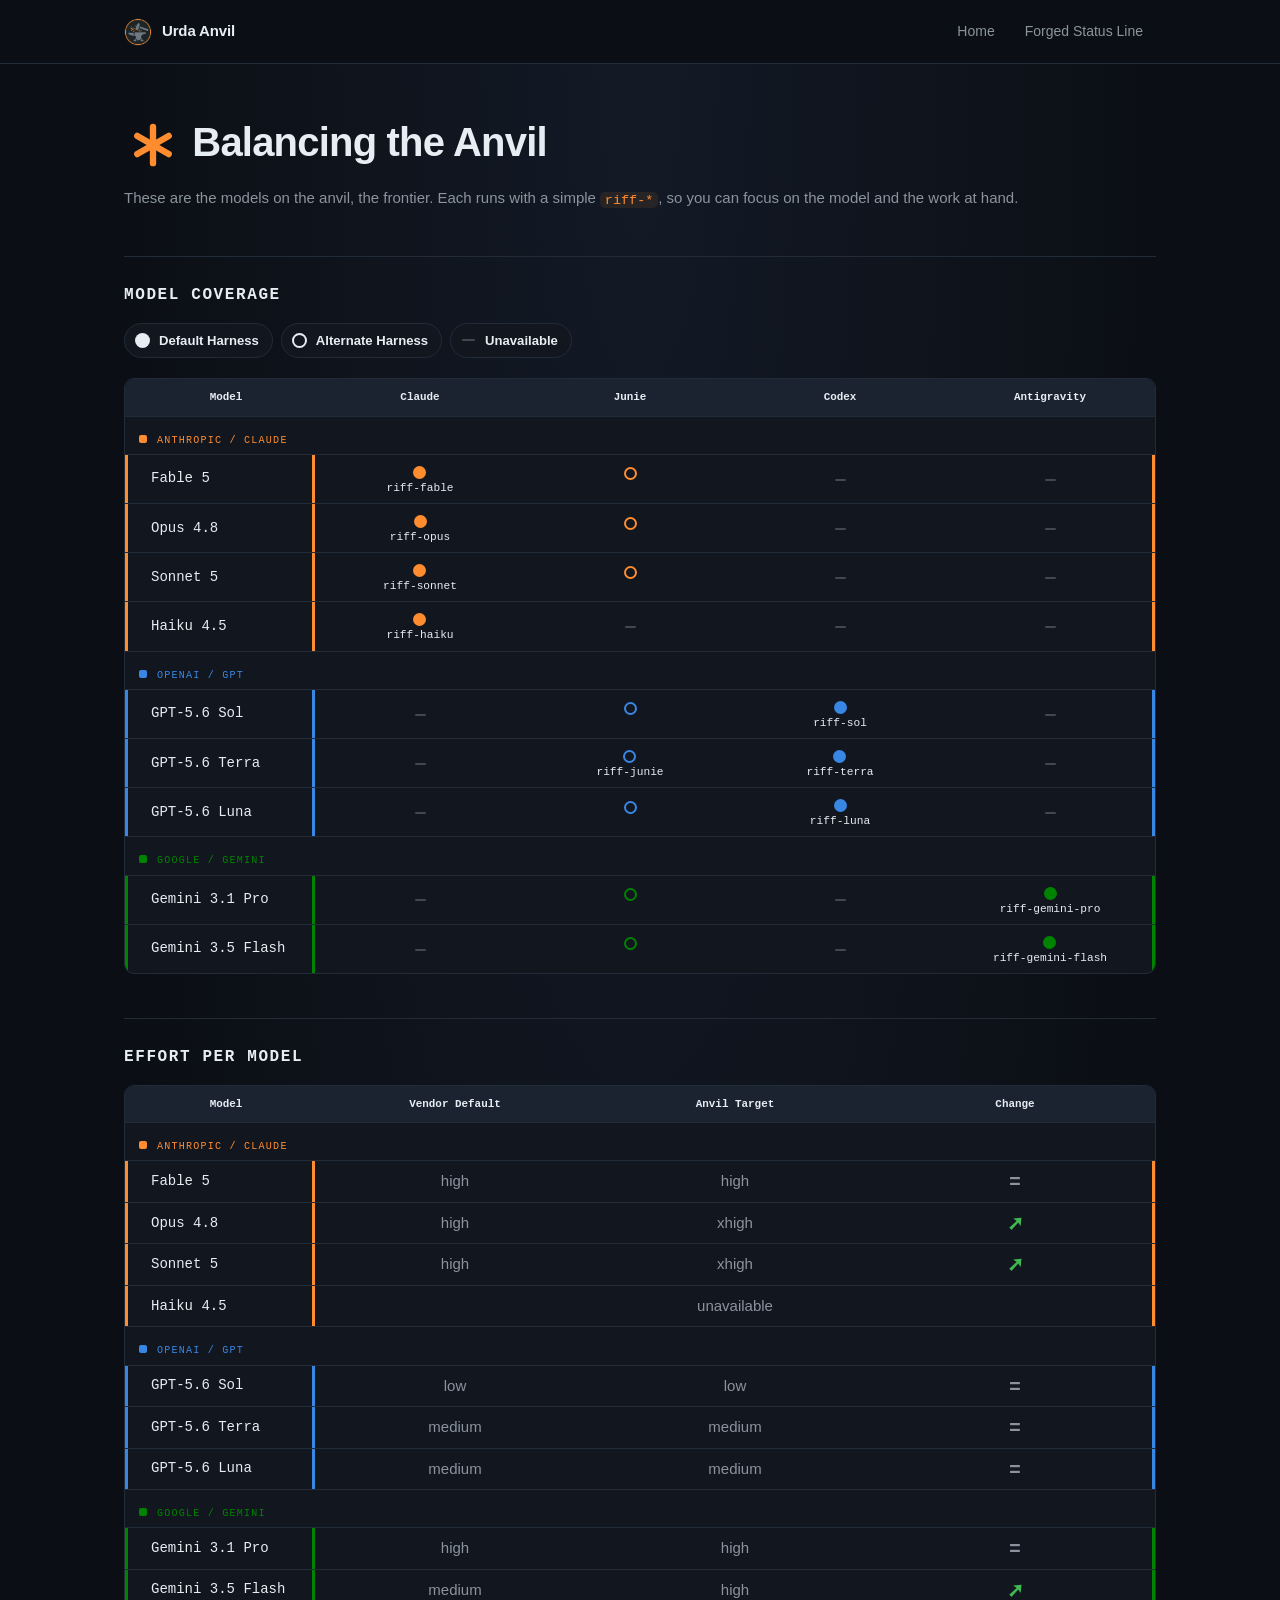
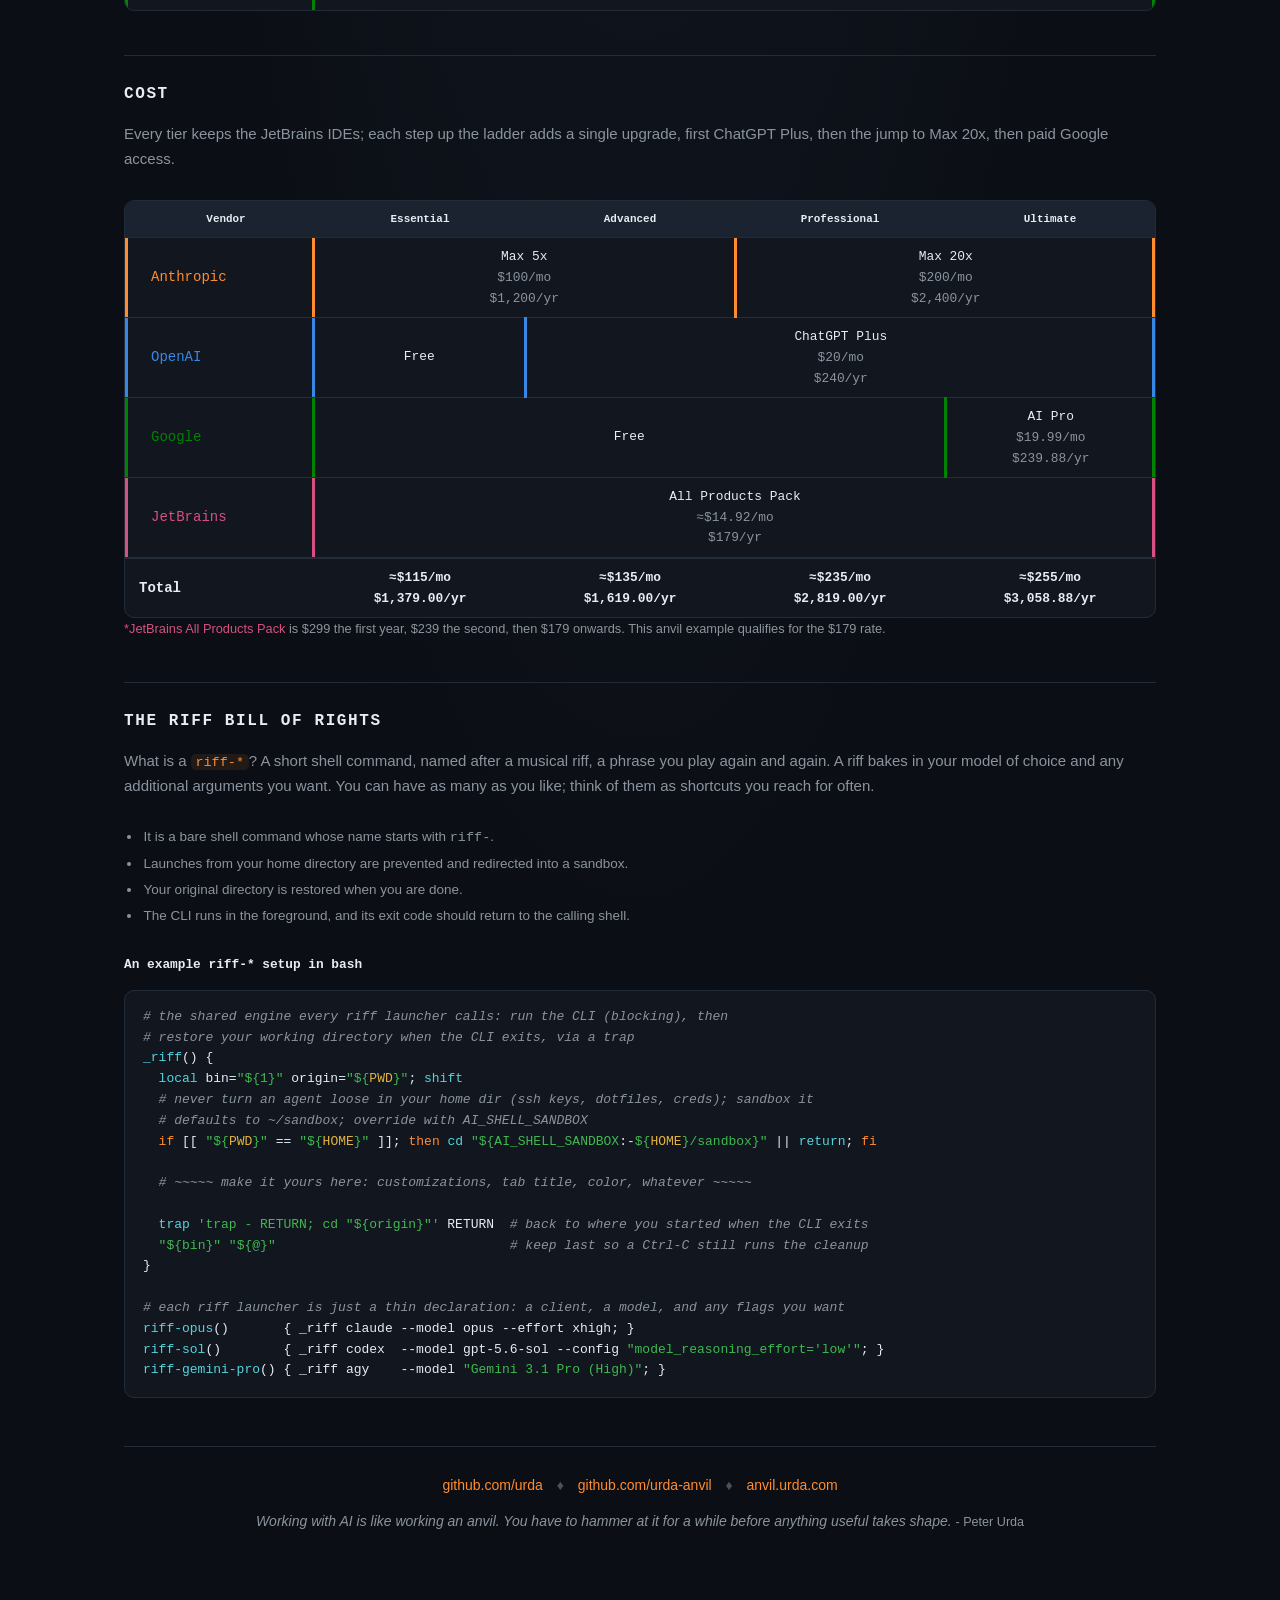
==== commit 60fa35f0: "Link Forged Status Line into the hub - Add the Forged Status Line nav-card to From the Forge and a t" ====
--- a/site/balancing-the-anvil/index.html
+++ b/site/balancing-the-anvil/index.html
@@ -20,16 +20,18 @@
   <link rel="stylesheet" href="../res/css/anvil-core.css">
   <link rel="stylesheet" href="balancing-the-anvil.css">
   <script src="../res/js/prism.js" defer></script>
+  <script src="../res/js/anvil-local.js" defer></script>
 </head>
 <body>
   <nav class="topnav" aria-label="Primary">
     <div class="topnav-inner">
-      <a class="brand" href="../index.html">
+      <a class="brand" href="../">
         <img src="../res/img/icon-192.png" alt="" width="28" height="28">
         <span>Urda Anvil</span>
       </a>
       <div class="navlinks">
-        <a href="../index.html">Home</a>
+        <a href="../">Home</a>
+        <a href="../forged-statusline/">Forged Status Line</a>
       </div>
     </div>
   </nav>
